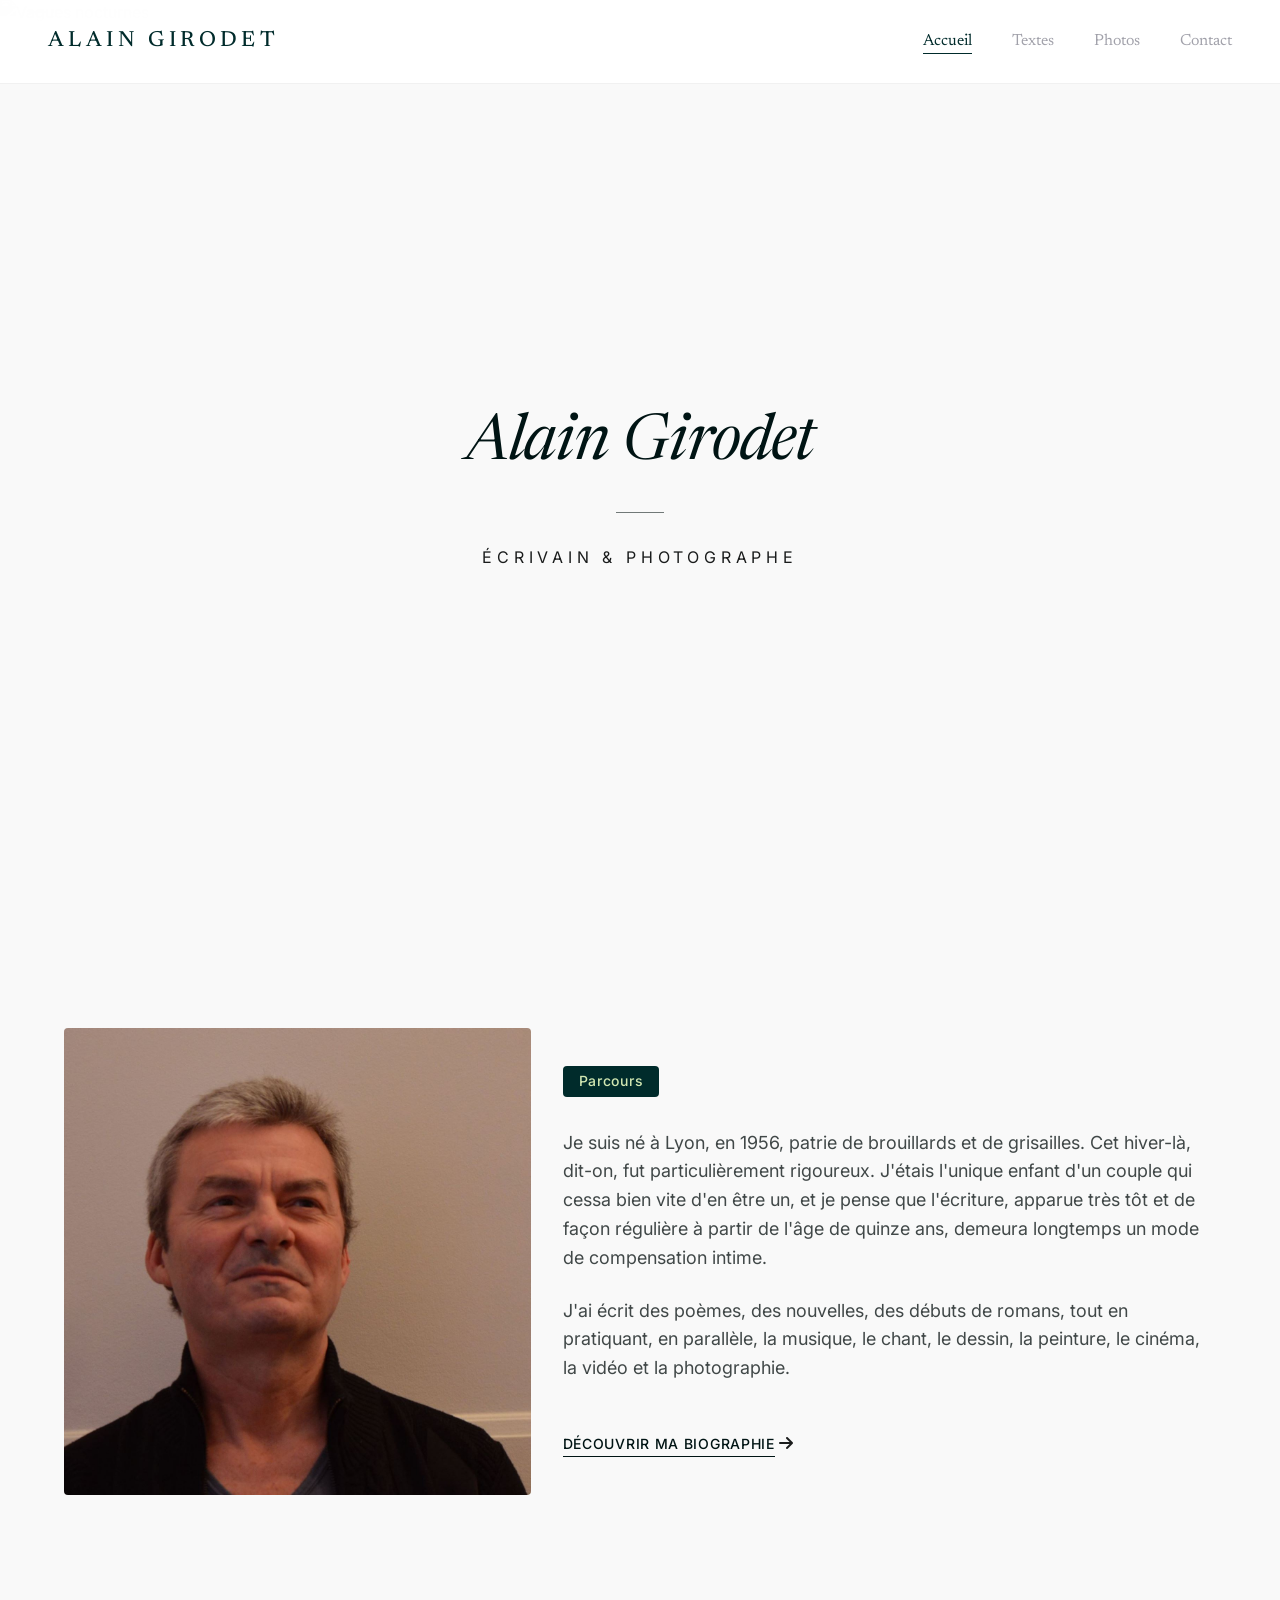
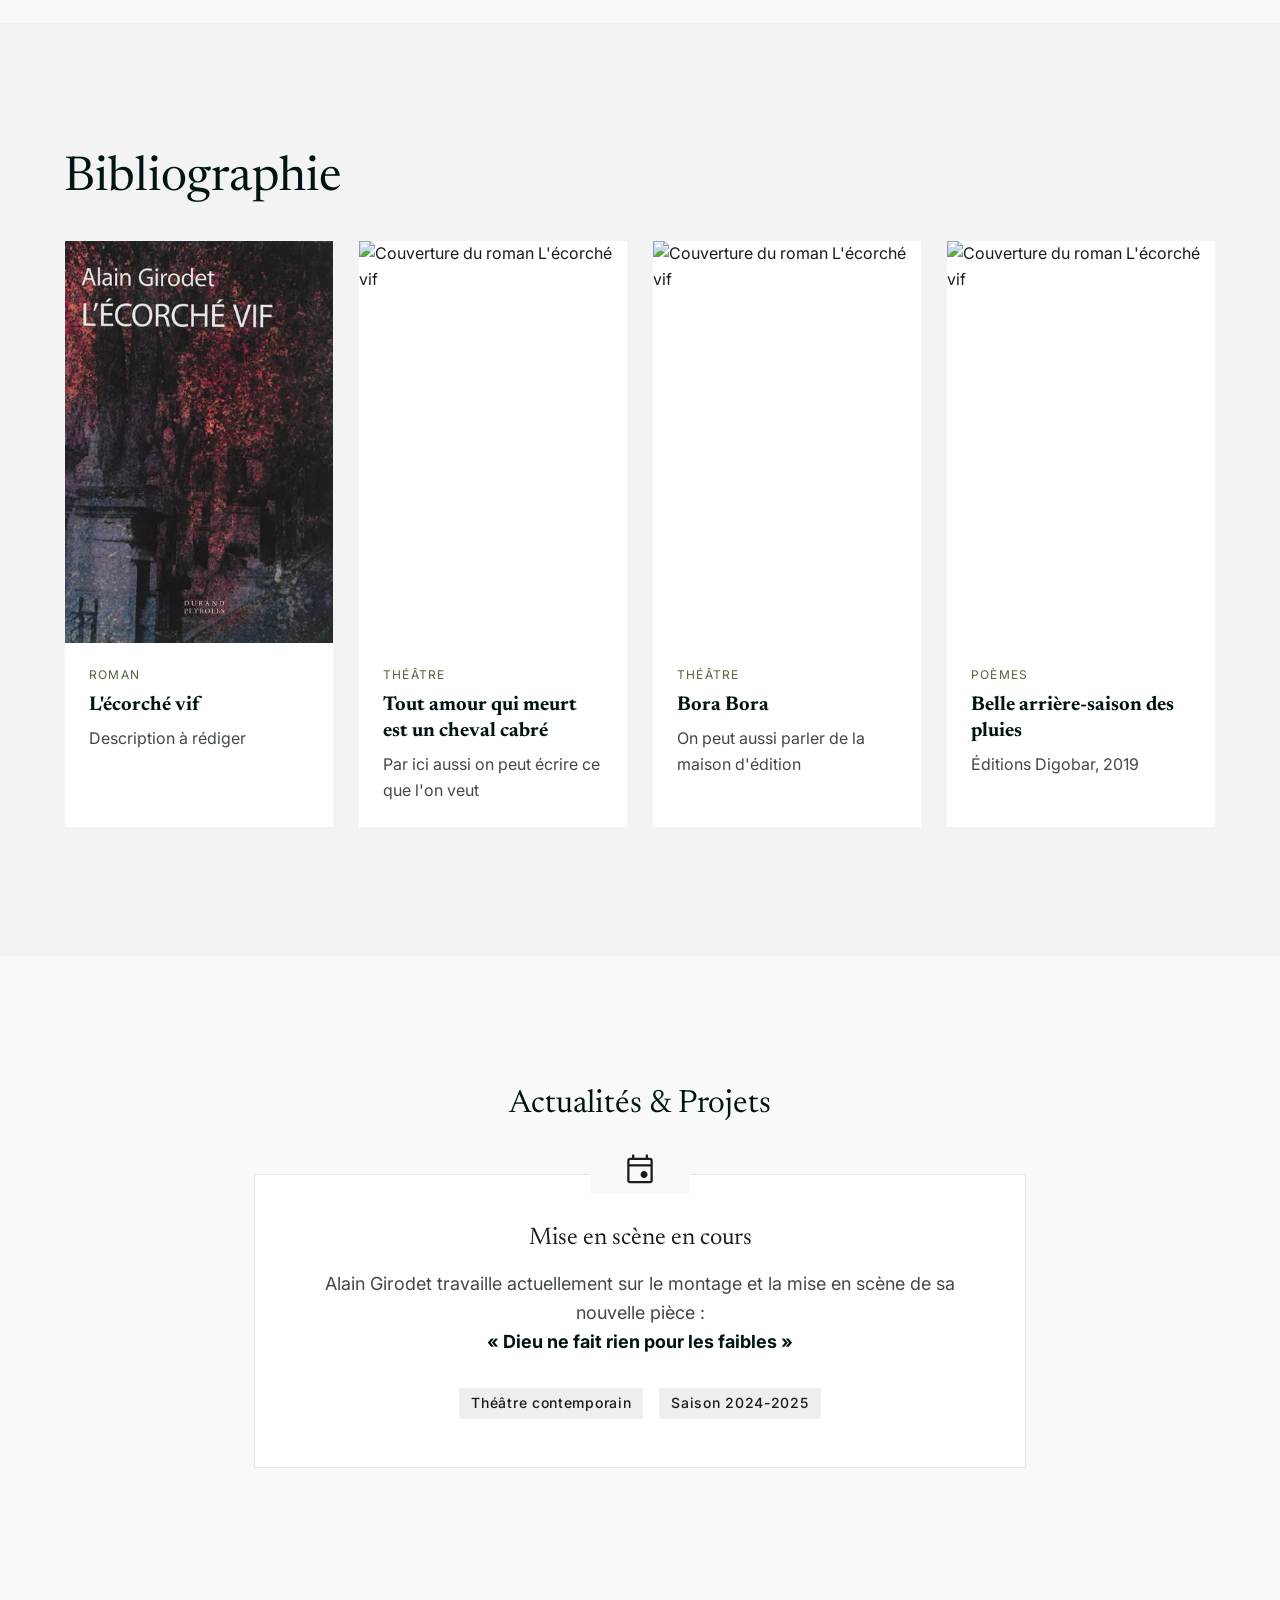
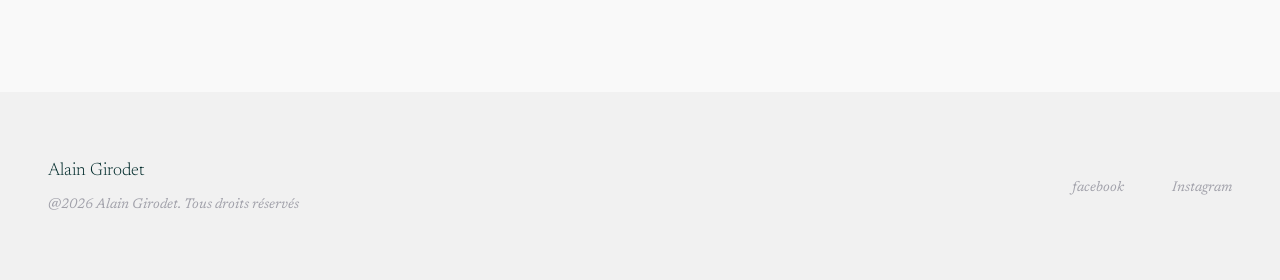
==== index.html @ 055f4214 "Initial commit" ====
<!DOCTYPE html>
<html lang="fr">
<head>
    <meta charset="UTF-8">
    <meta name="viewport" content="width=device-width, initial-scale=1.0">
    <title>Alain Girodet | Écrivain &amp; Photographe</title>
    <link rel="stylesheet" href="https://cdnjs.cloudflare.com/ajax/libs/font-awesome/6.5.1/css/all.min.css">
    <link rel="stylesheet" href="style.css">
</head>
<body>
    <!-- bar de navigation -->
     <header>
        <nav>
        <a href="index.html" class="nav-logo">Alain Girodet</a>
        <ul class="nav-links">
            <li><a href="index.html" class="active">Accueil</a></li>
            <li><a href="textes.html">Textes</a></li>
            <li><a href="photos.html">Photos</a></li>
            <li><a href="contact.html">Contact</a></li>
        </ul>
        </nav>
        <!-- Ici on placera un bouton pour le menu mobile -->
     </header>
     <main>
        <!-- Bannière -->
         <section class="banniere">
            <div class="banniere-bg">
                <img src="https://lh3.googleusercontent.com/aida-public/[base64]" alt="Vagues nocturnes"/>
            </div>
            <div class="banniere-content">
                <h1 class="banniere-title">Alain Girodet</h1>
                <div class="banniere-divider"></div>
                <p class="banniere-subtitle">Écrivain &amp; Photographe</p>
            </div>
         </section>
         
         <!-- Biographie -->
          <section class="bio">
            <div class="bio-img">
                <img src="img/index/alain.jpg" alt="Portrait d'Alain Girodet">
            </div>
            <article class="bio-article">
                <h2 class="bio-title">Parcours</h2>
                <div class="bio-article_content">
                    <p>
                        Je suis né à Lyon, en 1956, patrie de brouillards et de grisailles. Cet hiver-là, dit-on, fut particulièrement rigoureux. J'étais l'unique enfant d'un couple qui cessa bien vite d'en être un, et je pense que l'écriture, apparue très tôt et de façon régulière à partir de l'âge de quinze ans, demeura longtemps un mode de compensation intime.
                    </p>
                    <p>
                        J'ai écrit des poèmes, des nouvelles, des débuts de romans, tout en pratiquant, en parallèle, la musique, le chant, le dessin, la peinture, le cinéma, la vidéo et la photographie. 
                    </p>
                </div>
                <div class="bio-link">
                    <a href="bio.html"><span class="bio-link_content">Découvrir ma biographie</span></a>
                    <i class="fa-solid fa-arrow-right"></i>
                </div>
            </article>
          </section>

          <!-- Bibliographie -->
           <section class="biblio">
            <h2>Bibliographie</h2>
            <article class="book-container">
                <div class="book-card">
                    <div class="book-card_cover">
                        <img src="img/index/bibliographie/polar.jpg" alt="Couverture du roman L'écorché vif">
                    </div>
                    <div class="book-card_body">
                        <span class="book-card_genre">roman</span>
                        <h3 class="book-card_title">L'écorché vif</h3>
                        <p class="book-card_desc">Description à rédiger</p>
                    </div>
                </div>
                <div class="book-card">
                    <div class="book-card_cover">
                        <img src="https://lh3.googleusercontent.com/aida-public/[base64]" alt="Couverture du roman L'écorché vif">
                    </div>
                    <div class="book-card_body">
                        <span class="book-card_genre">théâtre</span>
                        <h3 class="book-card_title">Tout amour qui meurt est un cheval cabré</h3>
                        <p class="book-card_desc">Par ici aussi on peut écrire ce que l'on veut</p>
                    </div>
                </div>
                <div class="book-card">
                    <div class="book-card_cover">
                        <img src="https://lh3.googleusercontent.com/aida-public/[base64]" alt="Couverture du roman L'écorché vif">
                    </div>
                    <div class="book-card_body">
                        <span class="book-card_genre">théâtre</span>
                        <h3 class="book-card_title">Bora Bora</h3>
                        <p class="book-card_desc">On peut aussi parler de la maison d'édition</p>
                    </div>
                </div>
                <div class="book-card">
                    <div class="book-card_cover">
                        <img src="https://lh3.googleusercontent.com/aida-public/[base64]" alt="Couverture du roman L'écorché vif">
                    </div>
                    <div class="book-card_body">
                        <span class="book-card_genre">poèmes</span>
                        <h3 class="book-card_title">Belle arrière-saison des pluies</h3>
                        <p class="book-card_desc">Éditions Digobar, 2019</p>
                    </div>
                </div>
            </article>
           </section>

           <!-- Actualités -->
            <section class="projet">
                <h2 class="projet-title">
                    Actualités &amp; Projets
                </h2>
                <article class="projet-container">
                    <div class="projet-logo_container">
                        <span class="material-symbols-outlined color-primary" style="font-size:36px;">event</span>
                    </div>
                    <h3 class="projet-subtitle">Mise en scène en cours</h3>
                    <p class="projet-desc">
                        Alain Girodet travaille actuellement sur le montage et la mise en scène de sa nouvelle pièce : <br>
                        <strong class="projet-quote">« Dieu ne fait rien pour les faibles »</strong>
                    </p>
                    <div class="projet-footer">
                        <span class="tag">Théâtre contemporain</span>
                        <span class="tag">Saison 2024-2025</span>
                    </div>
                </article>
            </section>
     </main>
     <footer>
        <section class="footer-container">
            <div class="footer-brand">
                <span class="footer-name">Alain Girodet</span>
                <p class="footer-copy">@2026 Alain Girodet. Tous droits réservés</p>
            </div>
            <ul class="footer-links">
                <li><a href="https://www.facebook.com/alain.girodet" target="_blank">facebook</a></li>
                <li><a href="https://www.instagram.com/alaingirodet/" target="_blank">Instagram</a></li>
            </ul>
        </section>
     </footer>
</body>
</html>
---- style.css ----
/* IMPORTS GOOGLE FONTS */
@import url('https://fonts.googleapis.com/css2?family=Newsreader:ital,opsz,wght@0,6..72,200..800;1,6..72,200..800&family=Inter:wght@100..900&display=swap');
@import url('https://fonts.googleapis.com/css2?family=Material+Symbols+Outlined:wght,FILL@100..700,0..1&display=swap');
/* __ VARIABLES __*/
    :root {
  /* Couleurs principales */
  --color-primary:           #001414;
  --color-primary-container: #002b2b;
  --color-on-primary:        #ffffff;
  --color-on-primary-container: #6e9493;
  --color-primary-fixed:     #c2eae9;
  --color-primary-fixed-dim: #a7cecd;
  --color-on-primary-fixed:  #002020;
  --color-on-primary-fixed-variant: #274d4c;
  --color-inverse-primary:   #a7cecd;

  /* Couleurs secondaires */
  --color-secondary:           #52643a;
  --color-on-secondary:        #ffffff;
  --color-secondary-container: #d1e7b2;
  --color-on-secondary-container: #56693e;
  --color-secondary-fixed:     #d4eab5;
  --color-secondary-fixed-dim: #b8ce9b;
  --color-on-secondary-fixed:  #102001;
  --color-on-secondary-fixed-variant: #3a4c25;

  /* Couleurs tertiaires */
  --color-tertiary:           #101111;
  --color-on-tertiary:        #ffffff;
  --color-tertiary-container: #252626;
  --color-on-tertiary-container: #8d8d8d;
  --color-tertiary-fixed:     #e3e2e2;
  --color-tertiary-fixed-dim: #c7c6c6;
  --color-on-tertiary-fixed:  #1b1c1c;
  --color-on-tertiary-fixed-variant: #464747;

  /* Surface & Background */
  --color-background:              #f9f9f9;
  --color-on-background:           #1a1c1c;
  --color-surface:                 #f9f9f9;
  --color-on-surface:              #1a1c1c;
  --color-surface-variant:         #e2e2e2;
  --color-on-surface-variant:      #414848;
  --color-surface-dim:             #dadada;
  --color-surface-bright:          #f9f9f9;
  --color-surface-container-lowest: #ffffff;
  --color-surface-container-low:   #f3f3f4;
  --color-surface-container:       #eeeeee;
  --color-surface-container-high:  #e8e8e8;
  --color-surface-container-highest: #e2e2e2;
  --color-surface-tint:            #406564;

  /* Outline */
  --color-outline:         #717978;
  --color-outline-variant: #c0c8c7;

  /* Erreur */
  --color-error:           #ba1a1a;
  --color-on-error:        #ffffff;
  --color-error-container: #ffdad6;
  --color-on-error-container: #93000a;

  /* Inverse */
  --color-inverse-surface:    #2f3131;
  --color-inverse-on-surface: #f0f1f1;

  /* Espacement */
  --spacing-unit:       4px;
  --spacing-gutter:     32px;
  --spacing-margin-mobile: 24px;
  --spacing-margin-desktop: 64px;
  --spacing-section-gap: 128px;
  --container-max:      1280px;

  /* Border radius */
  --radius-default: 0.125rem;
  --radius-lg:      0.25rem;
  --radius-xl:      0.5rem;
  --radius-full:    0.75rem;

  /* Typographie */
  --font-body:      'Inter', sans-serif;
  --font-display:   'Newsreader', serif;

  --fs-caption:     12px;
  --lh-caption:     1.4;
  --fw-caption:     400;

  --fs-label-md:    14px;
  --lh-label-md:    1.4;
  --ls-label-md:    0.05em;
  --fw-label-md:    500;

  --fs-body-md:     16px;
  --lh-body-md:     1.6;
  --fw-body-md:     400;

  --fs-body-lg:     18px;
  --lh-body-lg:     1.6;
  --fw-body-lg:     400;

  --fs-headline-md: 32px;
  --lh-headline-md: 1.3;
  --fw-headline-md: 400;

  --fs-headline-xl: 48px;
  --lh-headline-xl: 1.2;
  --fw-headline-xl: 400;

  --fs-display-lg:  64px;
  --lh-display-lg:  1.1;
  --ls-display-lg:  -0.02em;
  --fw-display-lg:  400;
}

/* RESET */
    *, *::before, *::after { 
        box-sizing: border-box; 
        margin: 0; 
        padding: 0; }

    html { 
        -webkit-font-smoothing: antialiased; 
        text-rendering: optimizeLegibility; }

    body {
        font-family: var(--font-body);
        font-size: var(--fs-body-md);
        line-height: var(--lh-body-md);
        font-weight: var(--fw-body-md);
        background-color: var(--color-background);
        color: var(--color-on-surface);
    }

    ::selection {
        background-color: var(--color-primary-fixed);
        color: var(--color-on-primary-fixed);
    }

    img { 
        display: block; 
        max-width: 100%; 
        height: auto; }

    a { 
        text-decoration: none; 
        color: inherit; }

    button { 
        cursor: pointer; 
        background: none; 
        border: none; 
        font: inherit; }

/* __HEADER__ */
    header {
        position: fixed;
        top: 0;
        width: 100%;
        background-color: rgba(255, 255, 255, 0.92);
        backdrop-filter: blur(12px);
        border-bottom: 1px solid #f1f1f1;
        z-index: 50;
    }

    nav {
        font-family: var(--font-display);
        display: flex;
        justify-content: space-between;
        align-items: center;
        padding: 24px 48px;
        max-width: 100%;
        margin: 0 auto;
    }

    .nav-logo {
        font-size: 22px;
        font-weight: 500;
        letter-spacing: 0.2em;
        text-transform: uppercase;
        color: var(--color-primary-container);
    }
   
    .nav-links {
        display: flex;
        align-items: center;
        gap: 40px;
        list-style: none;
        color: #a1a1aa;
    }

    .nav-links a.active {
        color: var(--color-primary-container);
        border-bottom: 1px solid var(--color-primary-container);
        padding-bottom: 4px;
    }

    .nav-links a:hover {
        color: var(--color-primary-container);
    }

    /* BANNIERE */
    .banniere {
        position: relative;
        min-height: 100vh;
        display: flex;
        align-items: center;
        justify-content: center;
        overflow: hidden;
        padding-top: 80px;
    }

    .banniere-bg {
        top: 76.8px;
        position: absolute;
        inset: 0;
        z-index: 0;
    }
    
    .banniere-bg img {
        width: 100%;
        height: 100%;
        object-fit: cover;
        opacity: 0.2;
        filter: grayscale(100%);
    }

    .banniere-content {
        position: relative;
        z-index: 10;
        text-align: center;
        padding: 0 24px;
        max-width: 900px;
        margin: 0 auto;
    }

    .banniere-title {
        color: var(--color-primary);
        font-family: var(--font-display);
        font-size: var(--fs-display-lg);
        line-height: 1.1;
        letter-spacing: var(--ls-display-lg);
        font-weight: var(--fw-display-lg);
        font-style: italic;
    }

    .banniere-divider {
        width: 48px;
        height: 1.5px;
        background-color: var(--color-outline);
        margin: 32px auto;
    }

    .banniere-subtitle {
        text-transform: uppercase;
        letter-spacing: 0.3em;
    }
    /* BIOGRAPHIE */
    .bio {
        padding: var(--spacing-section-gap) var(--spacing-margin-desktop);
        max-width: 1280px;
        margin: 0 auto;
        display: grid;
        grid-template-columns: 5fr 7fr;
        gap: var(--spacing-gutter);
        align-items: center;
    }

    .bio-img {
        overflow: hidden;
        border-radius: var(--radius-lg);
        background-color: var(--color-surface-container);
    }

    .bio-title {
        display: inline-block;
        background-color: var(--color-primary-container);
        color: var(--color-secondary-container);
        padding: 4px 16px;
        margin-bottom: 32px;
        font-size: var(--fs-label-md);
        letter-spacing: var(--ls-label-md);
        font-weight: var(--fw-label-md);
        border-radius: var(--radius-lg);
    }

    .bio-article_content {
        display: flex;
        flex-direction: column;
        gap: 24px;
        max-width: 640px;
    }

    .bio-article_content p {
        color: var(--color-on-surface-variant);
        font-size: var(--fs-body-lg);
        line-height: var(--lh-body-lg);
        font-weight: var(--fw-body-lg);
    }

    .bio-link {
        margin-top: 48px;
    }

    .bio-link a {
        display: inline-block;
        align-items: center;
        gap: 16px;
        text-decoration: none;
        color: var(--color-primary);
    }

    .bio-link_content {
        border-bottom: 1px solid var(--color-primary);
        padding-bottom: 4px;
        text-transform: uppercase;
        letter-spacing: var(--ls-label-md);
        font-size: var(--fs-label-md);
        line-height: var(--lh-label-md);
        font-weight: var(--fw-label-md);
    }
    /* BIBLIOGRAPHIE */
    .biblio {
        padding: var(--spacing-section-gap) var(--spacing-margin-desktop);
        background-color: var(--color-surface-container-low);
    }

    .biblio h2 {
        color: var(--color-primary);
        font-family: var(--font-display);
        font-size: var(--fs-headline-xl);
        line-height: var(--lh-headline-xl);
        font-weight: var(--fw-headline-xl);
        margin-bottom: 32px;
    }

    .book-container {
        display: grid;
        grid-template-columns: repeat(4,1fr);
        gap: 24px;
    }

    .book-card {
        background-color: #fff;
        border: 1px solid #f1f5f9;
        overflow: hidden;
        transition: border-color 0.5s ease;
    }

    .book-card:hover {
        border-color: var(--color-outline-variant);
    }

    .book-card_cover {
        aspect-ratio: 2 / 3;
        overflow: hidden;
    }

    .book-card_cover img {
        width: 100%;
        height: 100%;
        object-fit: cover;
        transition: transform 0.7s ease;
    }

    .book-card:hover .book-card_cover img {
        transform: scale(1.05);
    }

    .book-card_body {
        padding: 24px;
    }

    .book-card_genre {
        font-size: var(--fs-caption);
        line-height: var(--lh-caption);
        font-weight: var(--fw-caption);
        color: var(--color-secondary);
        text-transform: uppercase;
        letter-spacing: 0.1em;
        display: block;
        margin-bottom: 8px;
    }

    .book-card_title {
        font-family: var(--font-display);
        font-size: 20px;
        line-height: 1.3;
        color: var(--color-primary);
        margin-bottom: 8px;
    }

    .book-card_desc {
        font-size: var(--fs-body-md);
        color: var(--color-on-surface-variant);
        display: -webkit-box;
        -webkit-line-clamp: 2;
        -webkit-box-orient: vertical;
        overflow: hidden;
    }

    /* ACTUALITES & PROJETS*/
    .projet {
        padding: var(--spacing-section-gap) var(--spacing-margin-desktop);
        max-width: 900px;
        margin: 0 auto;
        text-align: center;
    }
    .projet-title {
        margin-bottom: 48px;
        color: var(--color-primary);
        font-family: var(--font-display);
        font-size: var(--fs-headline-md);
        line-height: var(--lh-headline-md);
        font-weight: var(--fw-headline-md);
    }

    .projet-container {
        background-color: #fff;
        padding: 48px;
        border: 1px solid #e2e8f0;
        position: relative;
    }

    .projet-logo_container {
        position: absolute;
        top: -24px;
        left: 50%;
        transform: translateX(-50%);
        background: var(--color-background);
        padding: 0 32px;
    }

    .projet-logo_container span {
        font-size: 36px;
        column-rule: var(--color-primary);
        font-variation-settings: 'FILL' 0, 'wght' 300, 'GRAD' 0, 'opsz' 24;
    }

    .projet-subtitle {
        font-size: 24px;
        margin-bottom: 16px;
        font-family: var(--font-display);
        line-height: var(--lh-headline-md);
        font-weight: var(--fw-headline-md);
    }

    .projet-desc {
        margin-bottom: 32px;
        color: var(--color-on-surface-variant);
        font-size: var(--fs-body-lg);
        line-height: var(--lh-body-lg);
        font-weight: var(--fw-body-lg);
    }

    .projet-quote {
        color: var(--color-primary);
    }

    .projet-footer {
        display: flex;
        justify-content: center;
        gap: 16px;
        flex-wrap: wrap;
    }

    .tag {
        padding: 4px 12px;
        background-color: var(--color-surface-container);
        font-size: var(--fs-label-md);
        letter-spacing: var(--ls-label-md);
        font-weight: var(--fw-label-md);
    }

    /* FOOTER */
    footer {
        width: 100%;
        padding: 64px 0;
        margin-top: 96px;
        background-color: #f1f1f1;
        border-top: 1px solid #f1f1f1;
    }

    .footer-container {
        display: flex;
        flex-direction: row;
        justify-content: space-between;
        align-items: center;
        padding: 0 48px;
        max-width: 1536px;
        margin: 0 auto;
        gap: 32px;
    }

    .footer-brand {
        display: flex;
        flex-direction: column;
        gap: 8px;
    }

    .footer-name {
        font-family: var(--font-display);
        font-size: 18px;
        font-weight: 300;
        color: var(--color-primary-container);
    }

    .footer-copy {
        font-family: var(--font-display);
        font-size: 14px;
        font-style: italic;
        color: #a1a1aa;
    }

    .footer-links {
        display: flex;
        gap: 48px;
        list-style: none;
    }

    .footer-links a {
        font-family: var(--font-display);
        font-size: 14px;
        font-style: italic;
        color: #a1a1aa;
        transition: color 0.5s;
    }

    .footer-links a:hover {
        color: var(--color-primary-container);
    }

    /* PAGE BIO.HTML */

    .bio-main {
        max-width: 1440px;
        margin: 0 auto;
        padding: 0 64px;
    }
    
    /* Banniere */
    .bio-banniere {
        position: relative;
        min-height: 100vh;
        display: flex;
        align-items: center;
        justify-content: center;
        overflow: hidden;
        padding-top: 80px;
        padding-bottom: 96px;
        border-bottom: 1px solid var(--color-outline-variant);
    }
    /* Conteneur principal */
    .content-area {
        display: flex;
        flex-direction: column;
        gap: 96px;
    }

    .bio-container {
        display: grid;
        grid-template-columns: 3fr 9fr;
        gap: 32px;
        padding: 128px 0;
    }

    /* Sidebar */
    .sidebar {
        position: sticky;
        top: 160px;
    }

    .sidebar-line {
        height: 1px;
        width: 48px;
        background-color: var(--color-secondary);
        margin-bottom: 32px;
    }

    .sidebar-nav_list {
        list-style: none;
        display: flex;
        flex-direction: column;
        gap: 16px;
    }

    .sidebar-nav_list a {
        font-size: 14px;
        text-transform: uppercase;
        letter-spacing: 0.15em;
        color: var(--color-on-surface-variant);
        font-weight: 500;
    }

    .sidebar-nav_list a:hover {
        color: var(--color-primary);
    }

    /* CONTENU DE LA BIO 
    --------------------
    -----#INTRO#--------
    */

    .intro-portrait {
        aspect-ratio: 16/9;
        background-color: var(--color-surface-container);
        margin-bottom: 48px;
        overflow: hidden;
        border-radius: var(--radius-xl);
    }

    .intro-portrait img {
        width: 100%;
        height: 100%;
        object-fit: cover;
        filter: grayscale(100%);
        transition: filter 0.7s ease;
    }
    
    .intro-portrait img:hover {
        filter: grayscale(0%);
    }

    .intro-text-content {
        max-width: 65ch;
        font-size: 18px;
        color: var(--color-on-surface);
    }

    .intro-text-content p {
        margin-bottom: 24px;
    }

    /* #ÉTUDES# */
    .academic-card {
        background-color: var(--color-surface-container-low);
        border: 1px solid var(--color-outline-variant);
        border-radius: 4px;
        padding: 48px;
    }

    .academic-title {
        font-family: var(--font-display);
        font-size: 32px;
        color: var(--color-primary);
        margin-bottom: 32px;
        border-bottom: 1px solid var(--color-outline-variant);
        padding-bottom: 16px;
        display: inline-block;
    }

    .academic-item {
        display: flex;
        gap: 16px;
        margin-bottom: 24px;
    }

    .academic-item span {
        color: var(--color-secondary);
        font-size: 24px;
        font-variation-settings: 'FILL' 0, 'wght' 300, 'GRAD' 0, 'opsz' 24;
    }

    .item-label {
        font-size: 14px;
        font-weight: 500;
        text-transform: uppercase;
        letter-spacing: 0.1em;
        margin-bottom: 4px;
    }

    .item-desc {
        font-size: 16px;
        color: var(--color-on-surface-variant);
    }
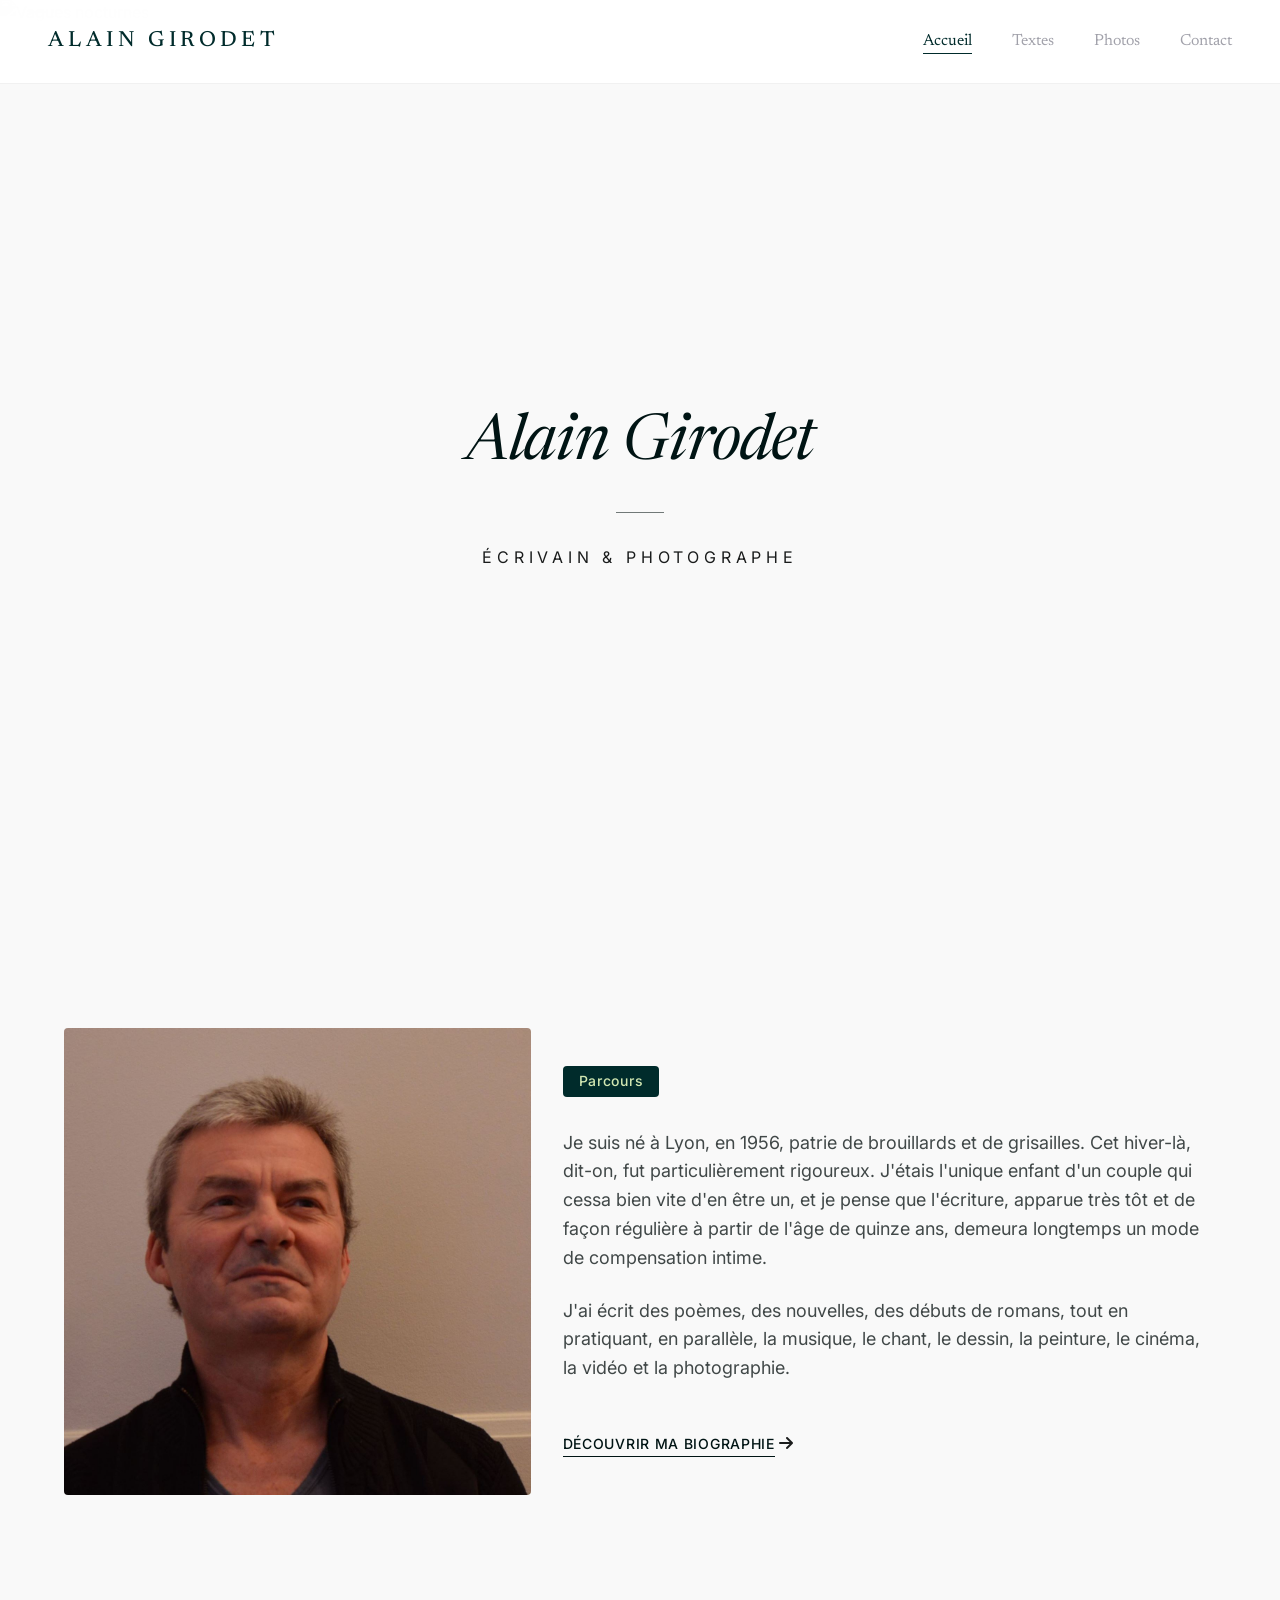
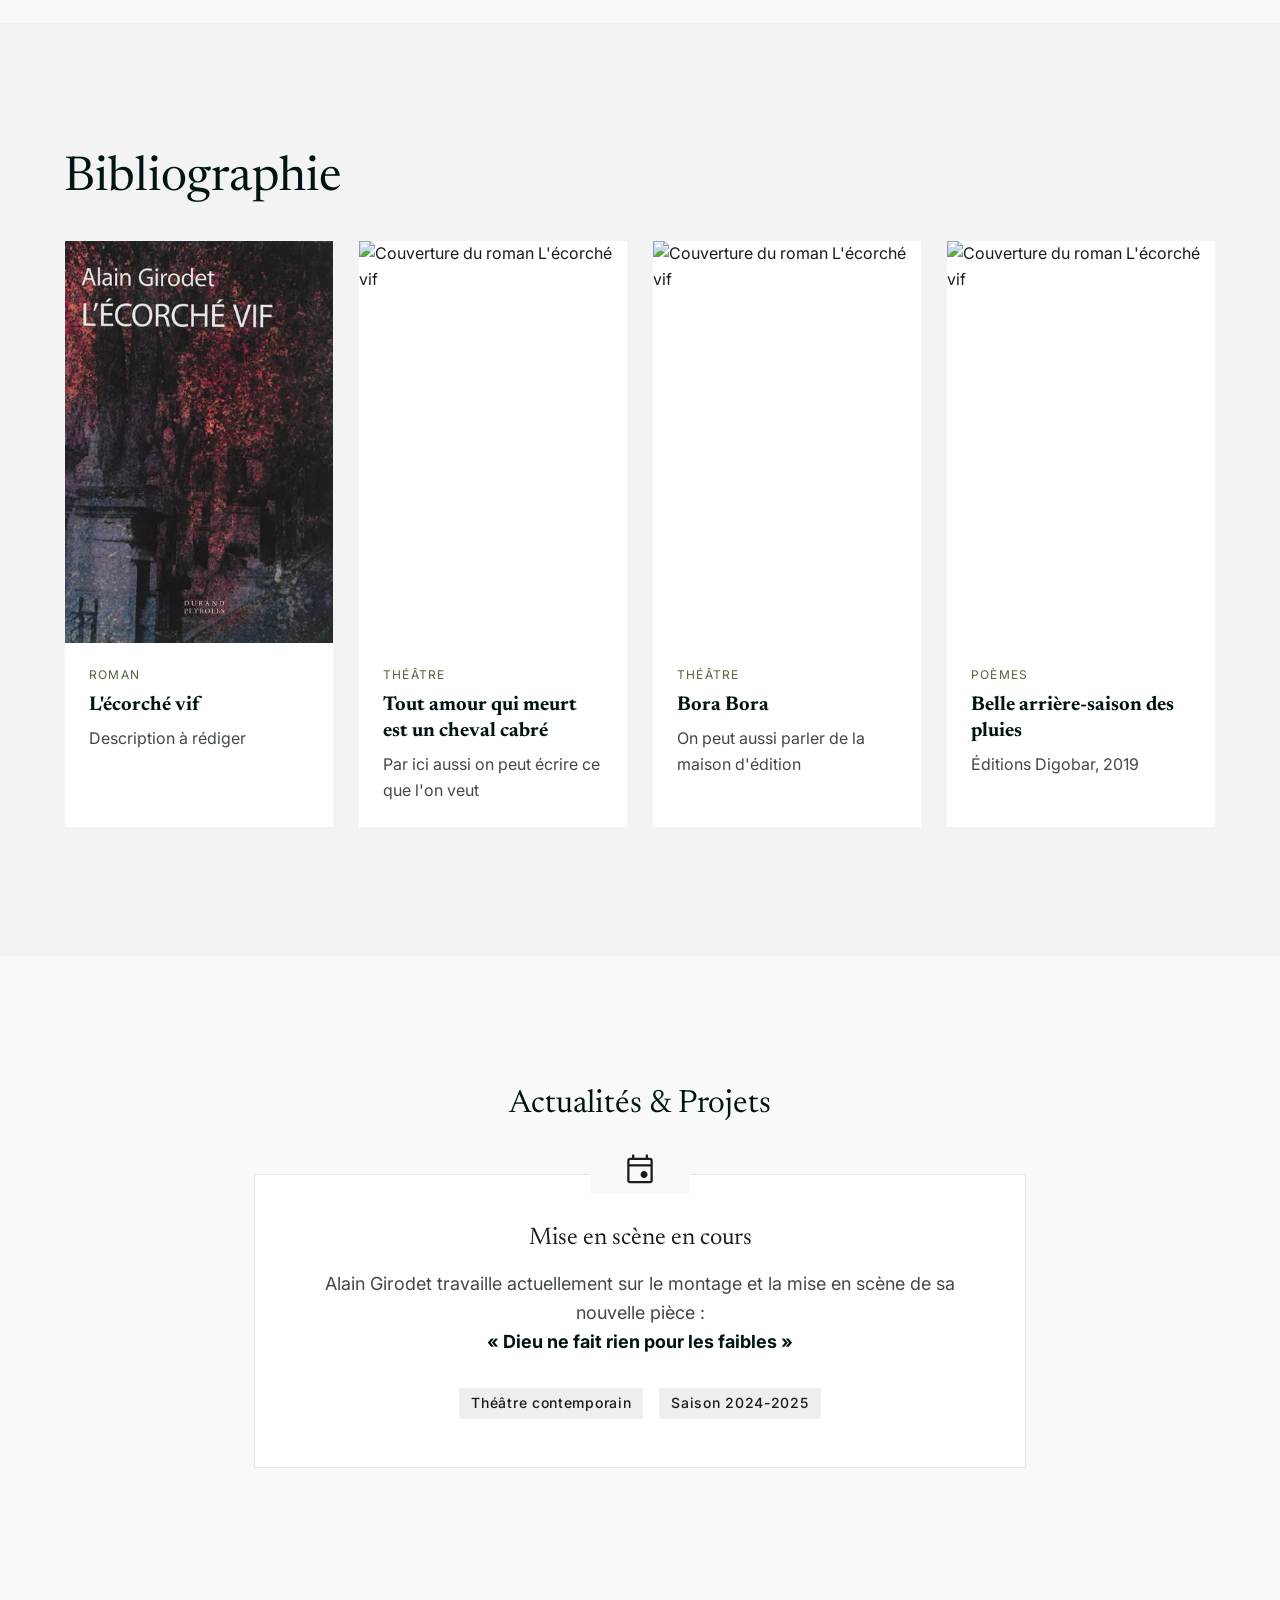
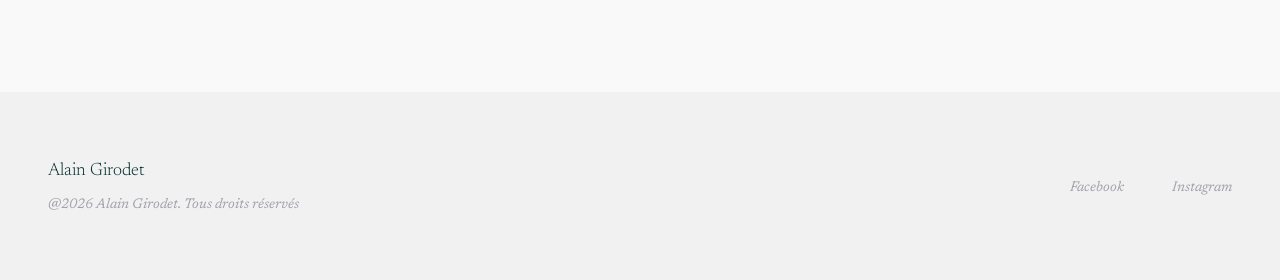
==== commit a9425135: "Page index et Bio -> OK" ====
--- a/index.html
+++ b/index.html
@@ -131,7 +131,7 @@
                 <p class="footer-copy">@2026 Alain Girodet. Tous droits réservés</p>
             </div>
             <ul class="footer-links">
-                <li><a href="https://www.facebook.com/alain.girodet" target="_blank">facebook</a></li>
+                <li><a href="https://www.facebook.com/alain.girodet" target="_blank">Facebook</a></li>
                 <li><a href="https://www.instagram.com/alaingirodet/" target="_blank">Instagram</a></li>
             </ul>
         </section>
--- a/style.css
+++ b/style.css
@@ -394,6 +394,7 @@
         font-size: var(--fs-body-md);
         color: var(--color-on-surface-variant);
         display: -webkit-box;
+        line-clamp: 2;
         -webkit-line-clamp: 2;
         -webkit-box-orient: vertical;
         overflow: hidden;
@@ -631,7 +632,7 @@
         margin-bottom: 24px;
     }
 
-    /* #ÉTUDES# */
+    /* #ÉTUDES & PARCOURS# */
     .academic-card {
         background-color: var(--color-surface-container-low);
         border: 1px solid var(--color-outline-variant);
@@ -672,4 +673,138 @@
     .item-desc {
         font-size: 16px;
         color: var(--color-on-surface-variant);
+    }
+
+    /* PUBLICATIONS */
+    .ecrivain-header {
+        display: flex;
+        justify-content: space-between;
+        align-items: baseline;
+        border-bottom: 2px solid var(--color-primary);
+        padding-bottom: 16px;
+        margin-bottom: 48px;
+    }
+
+    .ecrivain-header_title {
+        font-family: var(--font-display);
+        font-size: 48px;
+        color: var(--color-primary);
+    }
+
+    .badge {
+        font-size: 12px;
+        background-color: var(--color-primary);
+        color: #d1e7b2;
+        padding: 4px 12px;
+        border-radius: 99px;
+        letter-spacing: 0.1em;
+    }
+
+    .ecrivain-body {
+        display: grid;
+        grid-template-columns: 1fr 1fr;
+        gap: 32px;
+    }
+
+    .ecrivain-card {
+        background-color: #fff;
+        border: 1px solid #f1f5f9;
+        overflow: hidden;
+        transition: border-color 0.5s ease;
+        padding: 32px;
+    }
+
+    .ecrivain-card:hover {
+        border-color: var(--color-outline-variant);
+        background-color: white;
+    }
+
+    .ecrivain-card .genre {
+        font-size: 14px;
+        color: #8d8d8d;
+        margin-bottom: 8px;
+        letter-spacing: 0.05em;
+        text-transform: uppercase;
+    }
+
+    .ecrivain-card h3 {
+        font-family: var(--font-display);
+        font-size: 32px;
+        color: var(--color-primary);
+        margin-bottom: 16px;
+        transition: color 0.3s ease;
+    }
+
+    .ecrivain-card:hover h3 {
+        color: var(--color-secondary);
+    }
+    /* #COMEDIEN# */
+    .comedien-body {
+        border-left: 2px solid rgba(82, 100, 58, 0.2);
+        padding-left: 32px;
+        margin-left: 8px;
+        display: flex;
+        flex-direction: column;
+        gap: 48px;
+    }
+
+    .comedien-body_item {
+        position: relative;
+    }
+
+    .comedien-dot {
+        position: absolute;
+        left: -41px;
+        top: 6px;
+        width: 16px;
+        height: 16px;
+        background-color: var(--color-secondary);
+        border-radius: 50%;
+    }
+
+    .comedien-dot:nth-child(2) .comedien-dot {
+        background-color: rgba(82, 100, 58, 0.4);
+    }
+
+    .comedien-dot:nth-child(3) .comedien-dot {
+        background-color: rgba(82, 100, 58, 0.2);
+    }
+
+    .comedien-tag {
+        color: var(--color-secondary);
+        font-size: 14px;
+        font-weight: 500;
+        letter-spacing: 0.1em;
+        margin-bottom: 8px;
+        display: block;
+        padding: 4px 12px;
+        background-color: var(--color-surface-container);
+    }
+
+    .comedien-subtitle {
+        margin-bottom: 8px;
+        font-family: var(--font-display);
+        font-size: 32px;
+        color: var(--color-primary);
+        padding-bottom: 16px;
+        display: inline-block;
+    }
+
+    .comedien-body_item > .item-desc {
+        max-width: 65ch;
+    }
+
+    .comedien-footer {
+        margin-top: 48px;
+        aspect-ratio: 16/9;
+        border-radius: 4px;
+        overflow: hidden;
+        background-color: var(--color-surface-container);
+    }
+
+    .comedien-footer img {
+        width: 100%;
+        max-width: 100%;
+        height: 100%;
+        object-fit: cover;
     }
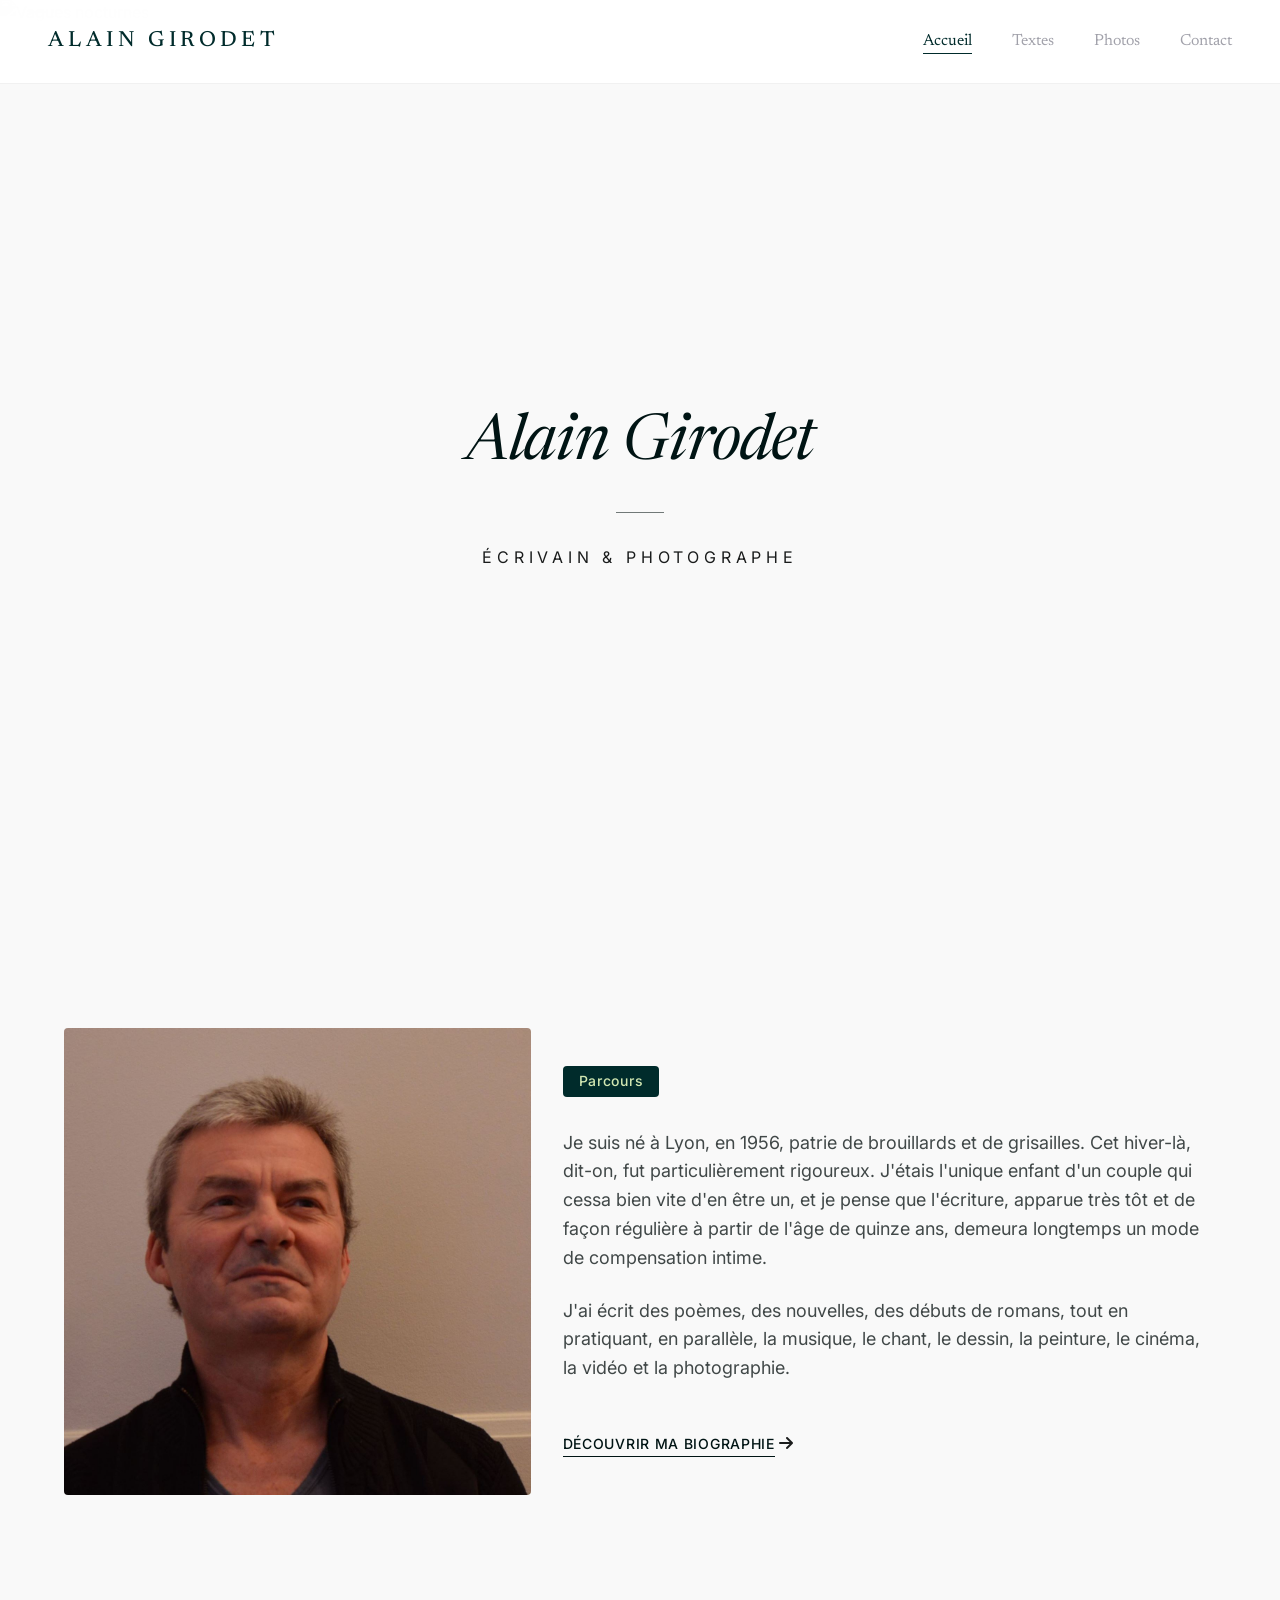
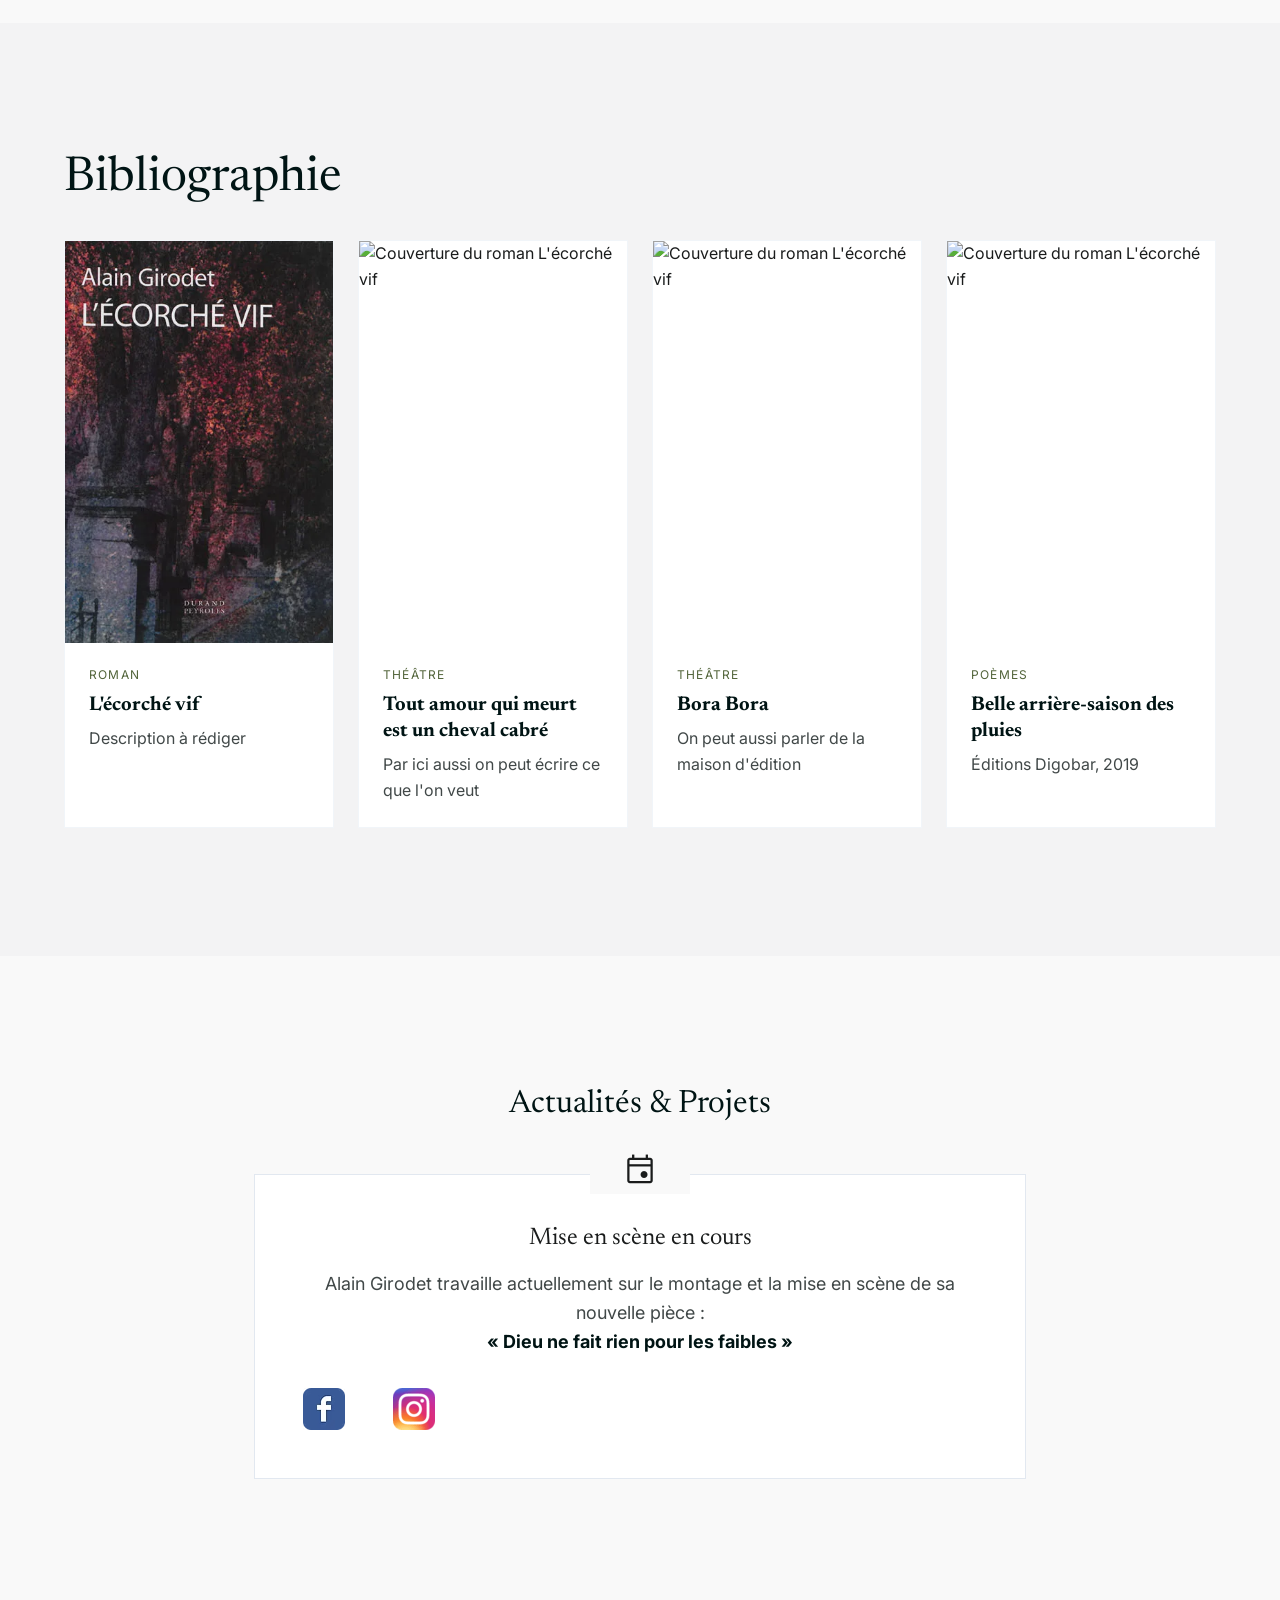
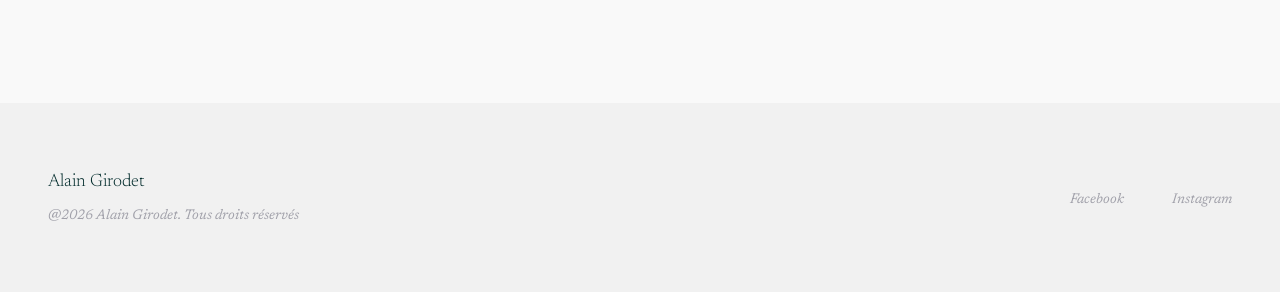
==== commit 6f30e35f: "Ajout d'icones socials en pied de page. Ajout de contenu à la page mes-poemes.html. Prochaine étape " ====
--- a/index.html
+++ b/index.html
@@ -117,10 +117,10 @@
                         Alain Girodet travaille actuellement sur le montage et la mise en scène de sa nouvelle pièce : <br>
                         <strong class="projet-quote">« Dieu ne fait rien pour les faibles »</strong>
                     </p>
-                    <div class="projet-footer">
-                        <span class="tag">Théâtre contemporain</span>
-                        <span class="tag">Saison 2024-2025</span>
-                    </div>
+                    <ul class="footer-links">
+                        <li><a href="https://www.facebook.com/alain.girodet" target="_blank"><img src="img/icons/facebook.png" alt="Accédez à ma page Facebook"></a></li>
+                        <li><a href="https://www.instagram.com/alaingirodet/" target="_blank"><img src="img/icons/insta2.png" alt="Accédez à mon Instagram"></a></li>
+                    </ul>
                 </article>
             </section>
      </main>
--- a/style.css
+++ b/style.css
@@ -807,4 +807,373 @@
         max-width: 100%;
         height: 100%;
         object-fit: cover;
+    }
+
+    /* PAGE TEXTES.HTML */
+
+    .texts-main {
+        padding-top: 160px;
+        min-height: 100vh;
+        max-width: 768px;
+        margin: 0 auto;        
+    }
+
+    .texts-main section {
+        margin-bottom: var(--spacing-section-gap);
+    }
+
+    .texts-main_header span {
+        color: var(--color-on-primary-container);
+        text-transform: uppercase;
+        letter-spacing: var(--ls-label-md);
+        display: block;
+        margin-bottom: 16px;
+        font-size: var(--fs-label-md);
+        line-height: var(--lh-label-md);
+        font-weight: var(--fw-label-md);
+    }
+
+    .texts-main_header h1{
+        font-style: italic;
+        margin-bottom: 24px;
+        color: var(--color-primary-container);
+        font-family: var(--font-display);
+        font-size: var(--fs-display-lg);
+        line-height: var(--lh-display-lg);
+        letter-spacing: var(--ls-display-lg);
+        font-weight: var(--fw-display-lg);
+    }
+
+    .texts-main_header p {
+        max-width: 500px;
+        line-height: var(--lh-body-lg);
+        color: var(--color-on-surface-variant);
+        font-size: var(--fs-body-lg);
+        font-weight: var(--fw-body-lg);
+    }
+
+    .section-divider {
+        display: flex;
+        align-items: center;
+        gap: 16px;
+        margin-bottom: 48px;
+    }
+
+    .section-divider::after{
+        content: '';
+        display: block;
+        flex: 1;
+        height: 1px;
+        background-color: var(--color-outline-variant);
+        opacity: 0.4;
+    }
+
+    .section-divider h2 {
+        font-size: var(--fs-headline-xl);
+        color: var(--color-primary-container);
+        white-space: nowrap;
+        font-family: var(--font-display);
+        line-height: var(--lh-headline-md);
+    }
+
+    .text-article {
+        padding-bottom: 64px;
+    }
+
+    .text-article_header {
+        display: flex;
+        justify-content: space-between;
+        align-items: baseline;
+        margin-bottom: 16px;
+    }
+
+    .text-article_title {
+        font-family: var(--font-display);
+        font-size: var(--fs-headline-md);
+        color: var(--color-on-surface);
+        transition: color 0.3s;
+    }
+
+    .text-article_title:hover, .text-article:hover .text-article_title{
+        color: var(--color-primary-container);
+    }
+
+    .text-article_year {
+        font-size: var(--fs-label-md);
+        letter-spacing: var(--ls-label-md);
+        color: var(--color-outline);
+        font-style: italic;
+    }
+
+    .text-article_desc {
+        font-size: var(--fs-body-md);
+        line-height: var(--lh-body-md);
+        color: var(--color-on-surface-variant);
+        margin-bottom: 24px;
+    }
+
+    .text-article_tags {
+        display: flex;
+        gap: 16px;
+        flex-wrap: wrap;
+    }
+
+    .text-article + .text-article {
+        border-top: 1px solid var(--color-outline-variant);
+        padding-top: 64px;
+    }
+
+    .section-footer {
+        margin-top: 48px;
+        text-align: center;
+    }
+
+    .section-footer a {
+        font-family: var(--font-display);
+        font-size: 18px;
+        color: var(--color-primary);
+        font-style: italic;
+        border-bottom: 1px solid rgba(0, 20, 20, 0.2);
+        padding-bottom: 4px;
+        transition: border-color 0.3s;
+    }
+
+    .section-footer a:hover {
+        border-bottom-color: var(--color-primary);
+    }
+
+    /* #SECTION POESIE */
+
+    .poesie-article {
+        text-align: center;
+        padding-bottom: 70px;
+    }
+
+    .poesie-article + .poesie-article {
+        border-top: 1px solid var(--color-outline-variant);
+        padding-top: 64px;
+    }
+
+    .poesie-article_title {
+        margin-bottom: 32px;
+        color: var(--color-primary-container);
+        font-family: var(--font-display);
+        font-size: var(--fs-headline-md);
+        line-height: var(--lh-headline-md);
+        font-weight: var(--fw-headline-md);
+    }
+
+    .poesie-article_content {
+        font-size: 18px;
+        line-height: 2;
+        font-style: italic;
+        color: var(--color-on-surface-variant);
+        font-family: var(--font-display);
+        font-weight: var(--fw-headline-md);
+        display: flex;
+        flex-direction: column; 
+        gap: 40px;
+    }
+
+    /* #SECTION DECO */
+
+    .deco {
+        margin-bottom: var(--spacing-section-gap);
+        overflow: hidden;
+    }
+
+    .deco img {
+        width: 100%;
+        height: 320px;
+        object-fit: cover;
+        filter: grayscale(100%);
+        opacity: 0.8;
+    }
+
+    .deco .legend {
+        margin-top: 16px;
+        text-align: center;
+        font-style: italic;
+        color: var(--color-outline);
+        font-size: var(--fs-caption);
+        line-height: var(--lh-caption);
+        font-weight: var(--fw-caption);
+    }
+
+    /* # PAGE PHOTOS.HTML */
+    .photos-main {
+        min-height: 100vh;
+        max-width: 1536px;
+        margin: 0 auto;
+        padding: 0 48px;
+        margin-top: 160px;
+    }
+
+    .photos-title {
+        margin-bottom: 50px;
+        color: var(--color-primary);
+        font-family: var(--font-display);
+        font-size: var(--fs-headline-xl);
+        line-height: var(--lh-headline-xl);
+        font-weight: var(--fw-headline-xl);
+    }
+
+    .photos-subtitle {
+        max-width: 600px;
+        font-style: italic;
+        color: var(--color-on-surface-variant);
+        font-size: var(--fs-body-lg);
+        line-height: var(--lh-body-lg);
+        font-weight: var(--fw-body-lg);
+    }
+
+    /* SECTION GALLERIE */
+    .gallery {
+        margin-top: 70px;
+        display: grid;
+        grid-template-columns: 1fr 1fr 1fr;
+        gap: 25px;
+    }
+
+    .gallery-article:hover img {
+        filter: grayscale(0%);
+    }
+
+    .gallery-article {
+        cursor: pointer;
+        background-color: var(--color-surface-container-low);
+        padding: 8px;
+        overflow: hidden;
+    }
+
+    .gallery-article img {
+        width: 100%;
+        height: auto;
+        object-fit: cover;
+        filter: grayscale(100%);
+        transition: filter 0.7s ease;
+    }
+
+    .gallery-article_category {
+        font-size: var(--fs-caption);
+        text-transform: uppercase;
+        letter-spacing: 0.1em;
+        color: var(--color-on-tertiary-container);
+        display: block;
+    }
+
+    .gallery-article_title {
+        font-family: var(--font-display);
+        font-size: var(--fs-body-lg);
+        margin-top: 4px;
+    }
+
+    /* #PAGES CONTACT */
+
+    .contact-main {
+        margin-top: 160px ;
+        padding: 0 48px;
+        min-height: 100vh;
+    }
+
+    .contact-form {
+        background-color: #ffffff;
+        padding: 64px;
+        border: 1px solid #f1f5f9;
+        box-shadow: 0 1px 3px rgba(0, 0, 0, 0.04);
+    }
+
+    .form-header {
+        display: grid;
+        grid-template-columns: 1fr 1fr;
+        gap: 48px;
+        margin-bottom: 48px;
+    }
+
+    .form-field {
+        display: flex;
+        flex-direction: column;
+        gap: 8px;
+    }
+
+    .form-field label {
+        font-size: var(--fs-label-md);
+        letter-spacing: var(--ls-label-md);
+        font-weight: var(--fw-label-md);
+        color: var(--color-on-surface-variant);
+    }
+
+    .form-field input, .form-field textarea {
+        background: transparent;
+        border: none;
+        border-bottom: 1px solid var(--color-outline-variant);
+        padding: 8px 0;
+        font-size: var(--fs-body-lg);
+        font-family: var(--font-body);
+        color: var(--color-on-surface);
+        transition: border-color 0.3s;
+    }
+
+    .form-field input:focus, .form-field textarea:focus {
+        outline: none;
+        border-bottom-color: var(--color-primary-container);
+    }
+
+    .form-footer {
+        display: flex;
+        flex-direction: row;
+        align-items: center;
+        justify-content: space-between;
+        gap: 24px;
+        padding-top: 32px;
+    }
+
+    .form-privacy {
+        display: flex;
+        align-items: center;
+        gap: 12px;
+        color: var(--color-on-tertiary-container);
+        font-size: var(--fs-caption);
+    }
+
+    .privacy-text {
+        font-size: var(--fs-caption);
+        line-height: var(--lh-caption);
+        font-weight: var(--fw-caption);
+    }
+
+    .btn-contact {
+        white-space: nowrap;
+        background-color: var(--color-primary-container);
+        color: var(--color-on-primary);
+        padding: 16px 48px;
+        letter-spacing: var(--ls-label-md);
+        font-weight: var(--fw-label-md);
+        text-transform: uppercase;
+        transition: background-color 0.3s ease;
+        display: inline-block;
+        border-radius: var(--radius-lg);
+    }
+
+    .btn-contact:hover {
+        background-color: var(--color-primary);
+    }
+
+    #feedback .success, #feedback .error {
+        color: var(--color-on-primary);
+        max-width: 450px;
+        margin: 0 auto;
+        margin-top: 25px;
+        padding: 10px;
+        text-align: center;
+        display: none;
+        background-color: var(--color-on-primary-fixed-variant);
+        justify-content: center;
+        align-items: center;
+        border: 1px solid var(--color-on-primary-container);
+        border-radius: var(--radius-lg);
+    }
+
+    #feedback .error {
+        background-color: var(--color-error);
     }
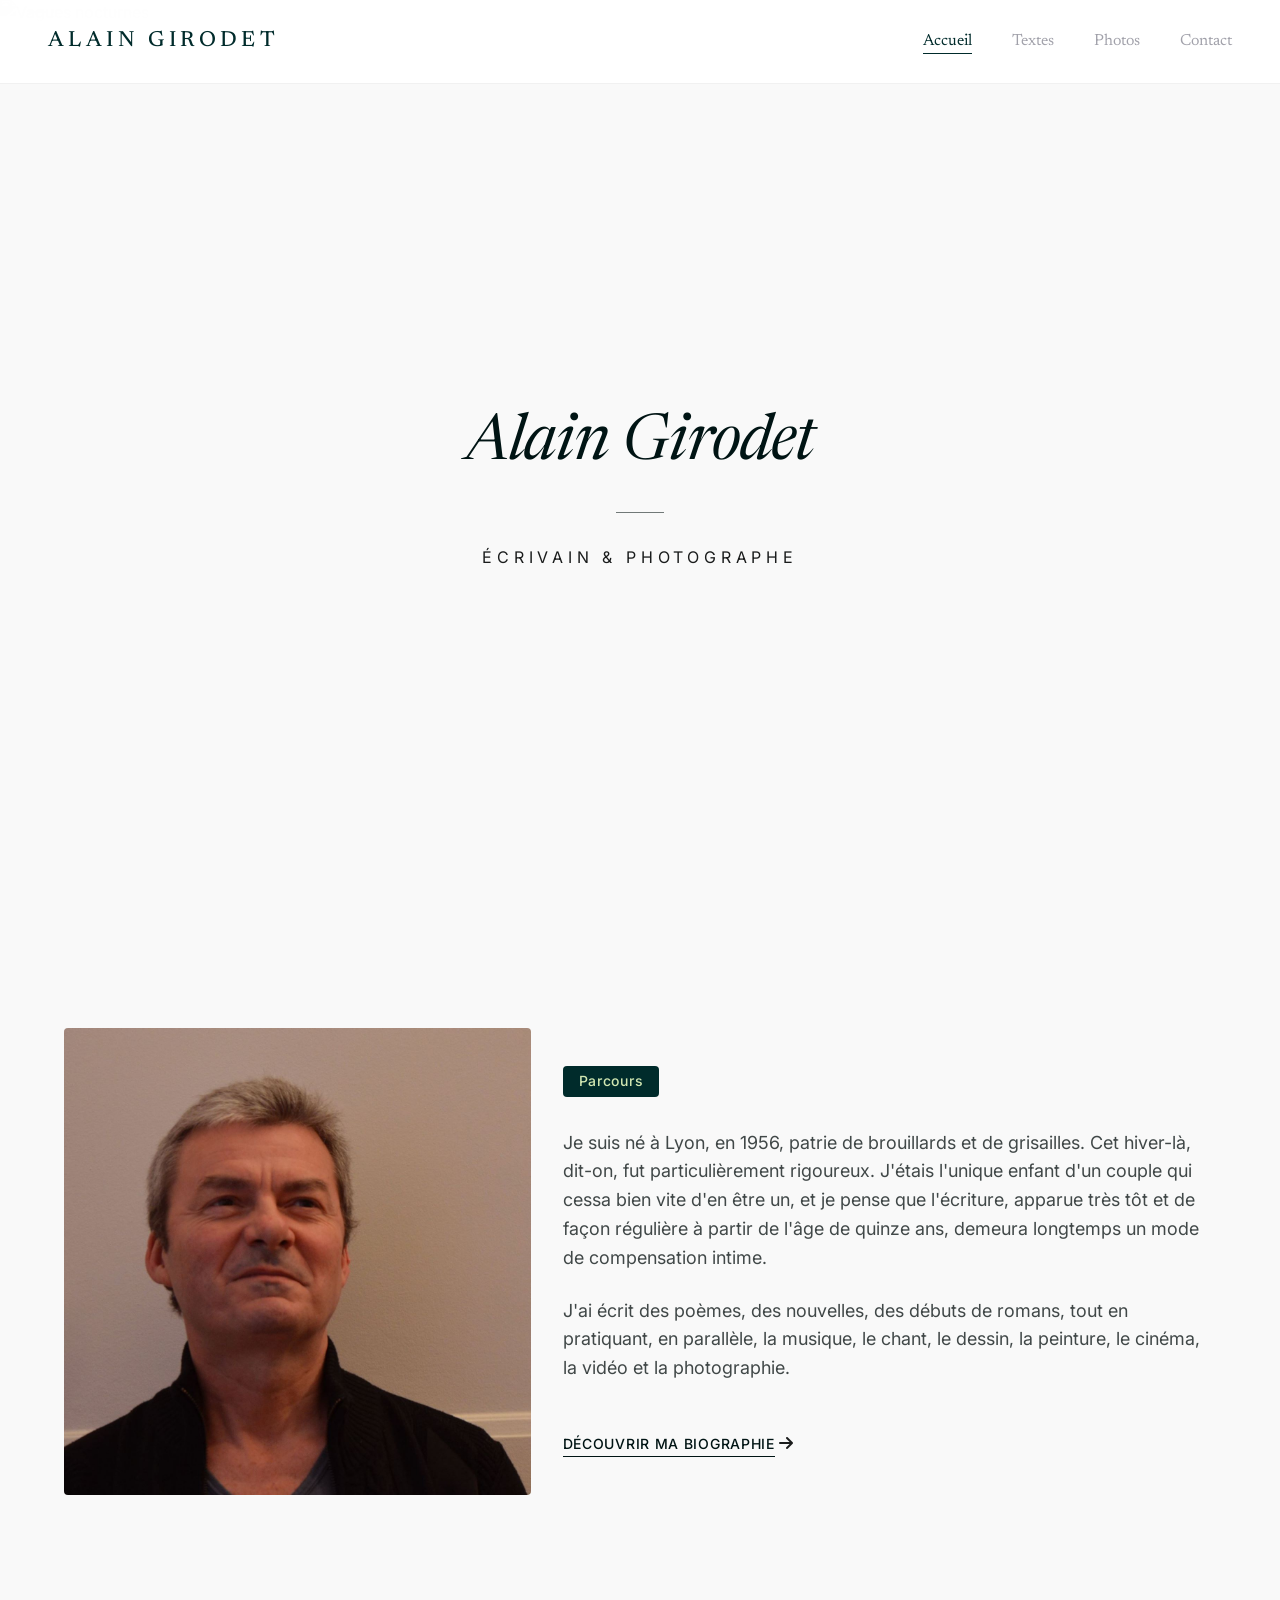
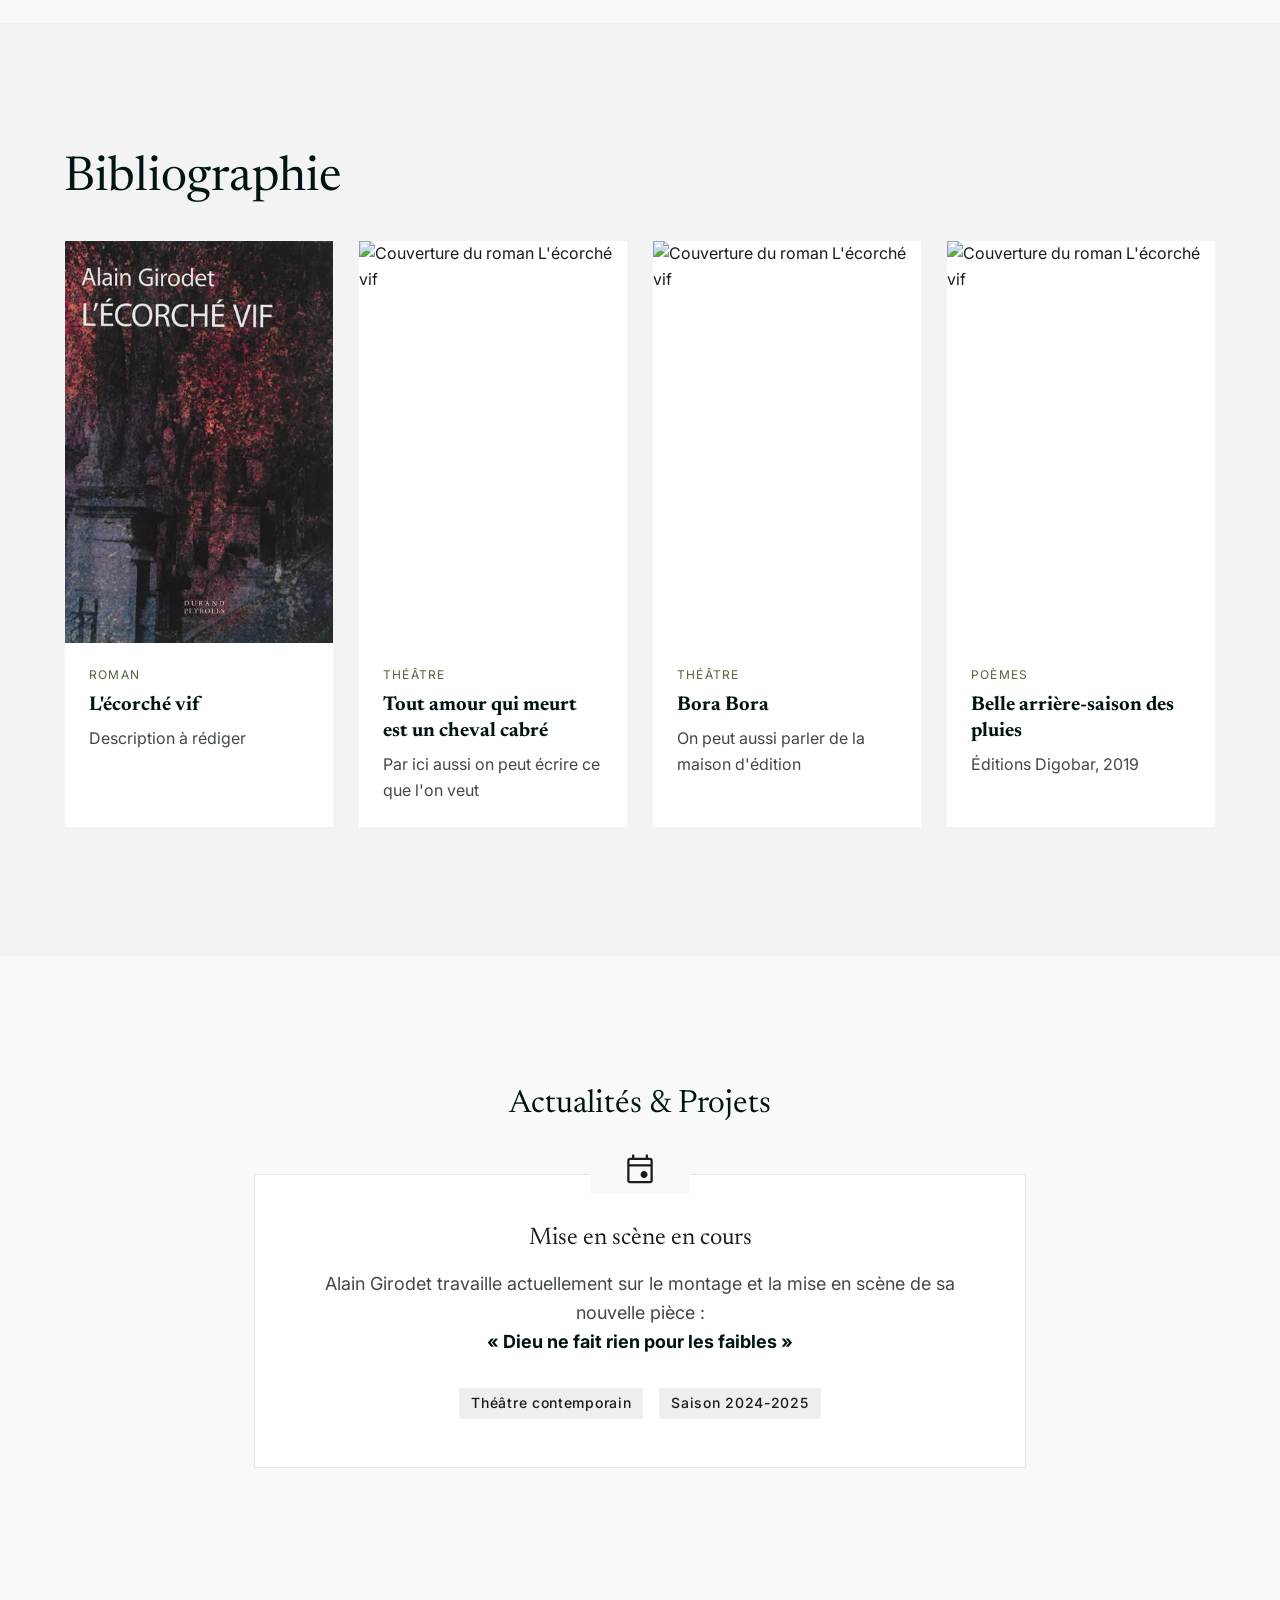
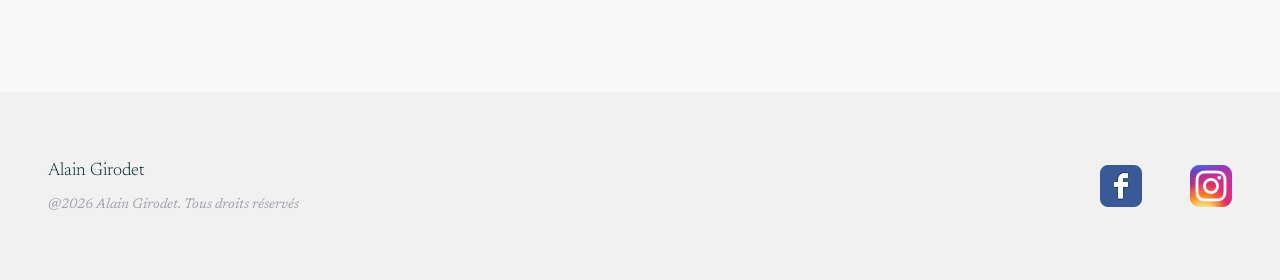
==== commit a8af2e3d: "Responsive OK + Ajout d'un menu burger sur mobile" ====
--- a/index.html
+++ b/index.html
@@ -6,6 +6,7 @@
     <title>Alain Girodet | Écrivain &amp; Photographe</title>
     <link rel="stylesheet" href="https://cdnjs.cloudflare.com/ajax/libs/font-awesome/6.5.1/css/all.min.css">
     <link rel="stylesheet" href="style.css">
+    <script src="hamburger.js" defer></script>
 </head>
 <body>
     <!-- bar de navigation -->
@@ -17,9 +18,13 @@
             <li><a href="textes.html">Textes</a></li>
             <li><a href="photos.html">Photos</a></li>
             <li><a href="contact.html">Contact</a></li>
-        </ul>
+        </ul>        
+        <button class="burger" aria-label="Ouvrir le menu">
+            <span></span>
+            <span></span>
+            <span></span>
+        </button>
         </nav>
-        <!-- Ici on placera un bouton pour le menu mobile -->
      </header>
      <main>
         <!-- Bannière -->
@@ -117,10 +122,10 @@
                         Alain Girodet travaille actuellement sur le montage et la mise en scène de sa nouvelle pièce : <br>
                         <strong class="projet-quote">« Dieu ne fait rien pour les faibles »</strong>
                     </p>
-                    <ul class="footer-links">
-                        <li><a href="https://www.facebook.com/alain.girodet" target="_blank"><img src="img/icons/facebook.png" alt="Accédez à ma page Facebook"></a></li>
-                        <li><a href="https://www.instagram.com/alaingirodet/" target="_blank"><img src="img/icons/insta2.png" alt="Accédez à mon Instagram"></a></li>
-                    </ul>
+                    <div class="projet-footer">
+                        <span class="tag">Théâtre contemporain</span>
+                        <span class="tag">Saison 2024-2025</span>
+                    </div>
                 </article>
             </section>
      </main>
@@ -130,10 +135,10 @@
                 <span class="footer-name">Alain Girodet</span>
                 <p class="footer-copy">@2026 Alain Girodet. Tous droits réservés</p>
             </div>
-            <ul class="footer-links">
-                <li><a href="https://www.facebook.com/alain.girodet" target="_blank">Facebook</a></li>
-                <li><a href="https://www.instagram.com/alaingirodet/" target="_blank">Instagram</a></li>
-            </ul>
+                <ul class="footer-links">
+                    <li><a href="https://www.facebook.com/alain.girodet" target="_blank"><img src="img/icons/facebook.png" alt="Accédez à ma page Facebook"></a></li>
+                    <li><a href="https://www.instagram.com/alaingirodet/" target="_blank"><img src="img/icons/insta2.png" alt="Accédez à mon Instagram"></a></li>
+                </ul>
         </section>
      </footer>
 </body>
--- a/style.css
+++ b/style.css
@@ -1176,4 +1176,335 @@
 
     #feedback .error {
         background-color: var(--color-error);
-    }+    }
+
+   .burger {
+    display: none;
+    }
+    
+    /* ================================
+   RESPONSIVE — TABLETTE (≤ 1024px)
+   ================================ */
+   @media (max-width: 1024px) {
+
+    nav  {
+        padding: 20px 32px;
+    }
+
+    .nav-links {
+        gap: 24px;
+    }
+
+    .banniere-title {
+        font-size: var(--fs-headline-xl);
+    }
+    
+    .banniere {
+        min-height: 50vh;
+    }
+
+    .bio {
+        grid-template-columns: 1fr;
+        padding: var(--spacing-section-gap) 32px;
+    }
+
+    .bio-img img {
+        max-height: 480px;
+        width: 100%;
+        object-fit: cover;
+    }
+
+    .biblio {
+        padding: var(--spacing-section-gap) 32px;
+    }
+
+    .book-container {
+        grid-template-columns: repeat(2, 1fr);
+    }
+
+    .projet {
+        padding: var(--spacing-section-gap) 32px;
+    }
+
+    .footer-container {
+        padding: 0 32px;
+    }
+
+    .bio-main {
+        padding: 0 32px;
+    }
+
+    .bio-container {
+        grid-template-columns: 1fr;
+        padding: 64px 0;
+    }
+
+    .sidebar {
+        position: static;
+        display: flex;
+        gap: 24px;
+        flex-wrap: wrap;
+    }
+
+    .sidebar-line {
+        display: none;
+    }
+
+    .ecrivain-body {
+        grid-template-columns: 1fr;
+    }
+
+    .contact-main {
+        padding: 0 32px;
+    }
+
+    .contact-form {
+        padding: 48px 32px;
+    }
+
+    .texts-main {
+        padding: 120px 32px 0;
+    }
+
+    .texts-main_header h1 {
+        font-size: var(--fs-headline-xl);
+    }
+
+    .photos-main {
+        padding: 0 32px;
+        margin-top: 120px;
+    }
+
+    .gallery {
+        grid-template-columns: repeat(2, 1fr);
+        gap: 16px;
+    }
+
+
+   }
+   
+
+   /* ================================
+   RESPONSIVE — SMARTPHONE (≤ 768px)
+   ================================ */
+
+   @media (max-width: 768px) {
+    nav {
+        padding: 16px 24px;
+        height: 56px; 
+        display: flex;
+        flex-direction: row;
+        flex-wrap: nowrap;
+        align-items: center;
+        justify-content: space-between;
+        height: auto;
+    }
+
+    .nav-logo {
+        flex-shrink: 0;
+    }
+
+    .nav-links  {
+        display: none;
+   }
+
+   .nav-links.open {
+        display: flex;
+        flex-direction: column;
+        position: absolute;
+        top: 100%;
+        left: 0;
+        width: 100%;
+        background-color: rgba(255, 255, 255, 0.97);
+        padding: 24px;
+        gap: 24px;
+        border-bottom: 1px solid var(--color-outline-variant);
+        z-index: 40;
+   }
+
+   .burger {
+        display: flex;
+        flex-direction: column;
+        justify-content: center;
+        align-items: center;
+        gap: 5px;
+        cursor: pointer;
+        padding: 4px;
+        flex-shrink: 0;
+   }
+
+   .burger span {
+        display: block;
+        width: 24px;
+        height: 2px;
+        background-color: var(--color-primary);
+        transition: all 0.3s ease;
+   }
+
+   .banniere {
+        min-height: 50vh;
+   }
+
+   .banniere-title {
+        font-size: var(--fs-headline-md);
+   }
+
+   .banniere-subtitle {
+        font-size: var(--fs-label-md);
+        letter-spacing: 0.15em;
+   }
+
+   .bio {
+        padding: 64px 24px;
+    }
+
+    .bio-img img {
+        max-height: 320px;
+    }
+
+    .bio-article_content p {
+        font-size: var(--fs-body-md);
+    }
+
+    .biblio {
+        padding: 64px 24px;
+    }
+
+    .biblio h2 {
+        font-size: var(--fs-headline-md);
+    }
+
+    .book-container {
+        grid-template-columns: repeat(2, 1fr);
+        gap: 16px;
+    }
+
+    .projet {
+        padding: 64px 24px;
+    }
+
+    .projet-container {
+        padding: 40px 24px;
+    }
+
+    .projet-subtitle {
+        font-size: var(--fs-headline-md);
+    }
+
+    footer {
+        padding: 48px 0;
+        margin-top: 48px;
+    }
+    .footer-container {
+        flex-direction: column;
+        align-items: center;
+        text-align: center;
+        padding: 0 24px;
+        gap: 24px;
+    }
+    .footer-links {
+        gap: 24px;
+    }
+
+    .bio-main {
+        padding: 0 24px;
+    }
+
+    .bio-banniere {
+        min-height: 50vh;
+    }
+
+    .bio-container {
+        padding: 48px 0;
+        gap: 48px;
+    }
+
+    .sidebar {
+        gap: 16px;
+    }
+
+    .academic-card {
+        padding: 24px;
+    }
+
+    .ecrivain-header_title {
+        font-size: var(--fs-headline-md);
+    }
+
+    .comedien-body {
+        padding-left: 24px;
+    }
+
+    .comedien-subtitle {
+        font-size: var(--fs-headline-md);
+    }
+
+    .contact-main {
+        padding: 0 16px;
+        margin-top: 80px;
+    }
+
+    .contact-form {
+        padding: 32px 24px;
+    }
+
+    .form-header {
+        grid-template-columns: 1fr; /* empile nom + email */
+    }
+
+    .form-footer {
+        flex-direction: column;
+        align-items: stretch;
+        gap: 16px;
+    }
+
+    .btn-contact {
+        text-align: center;
+        width: 100%;
+    }
+
+    .texts-main {
+        padding: 100px 24px 0;
+    }
+    
+    .texts-main_header h1 {
+        font-size: var(--fs-headline-md);
+    }
+
+    .section-divider h2 {
+        font-size: var(--fs-headline-md);
+    }
+
+    .text-article_header {
+        flex-direction: column;
+        gap: 4px;
+    }
+
+    .text-article_year {
+        font-size: var(--fs-caption);
+    }
+
+    .photos-main {
+        padding: 0 24px;
+        margin-top: 90px;
+    }
+
+    .photos-title {
+        font-size: var(--fs-headline-md);
+        margin-bottom: 16px;
+    }
+
+    .photos-subtitle {
+        font-size: var(--fs-body-md);
+    }
+    
+    .gallery {
+        grid-template-columns: 1fr;
+        gap: 16px;
+        margin-top: 40px;
+    }
+
+   }
+
+   
+  
